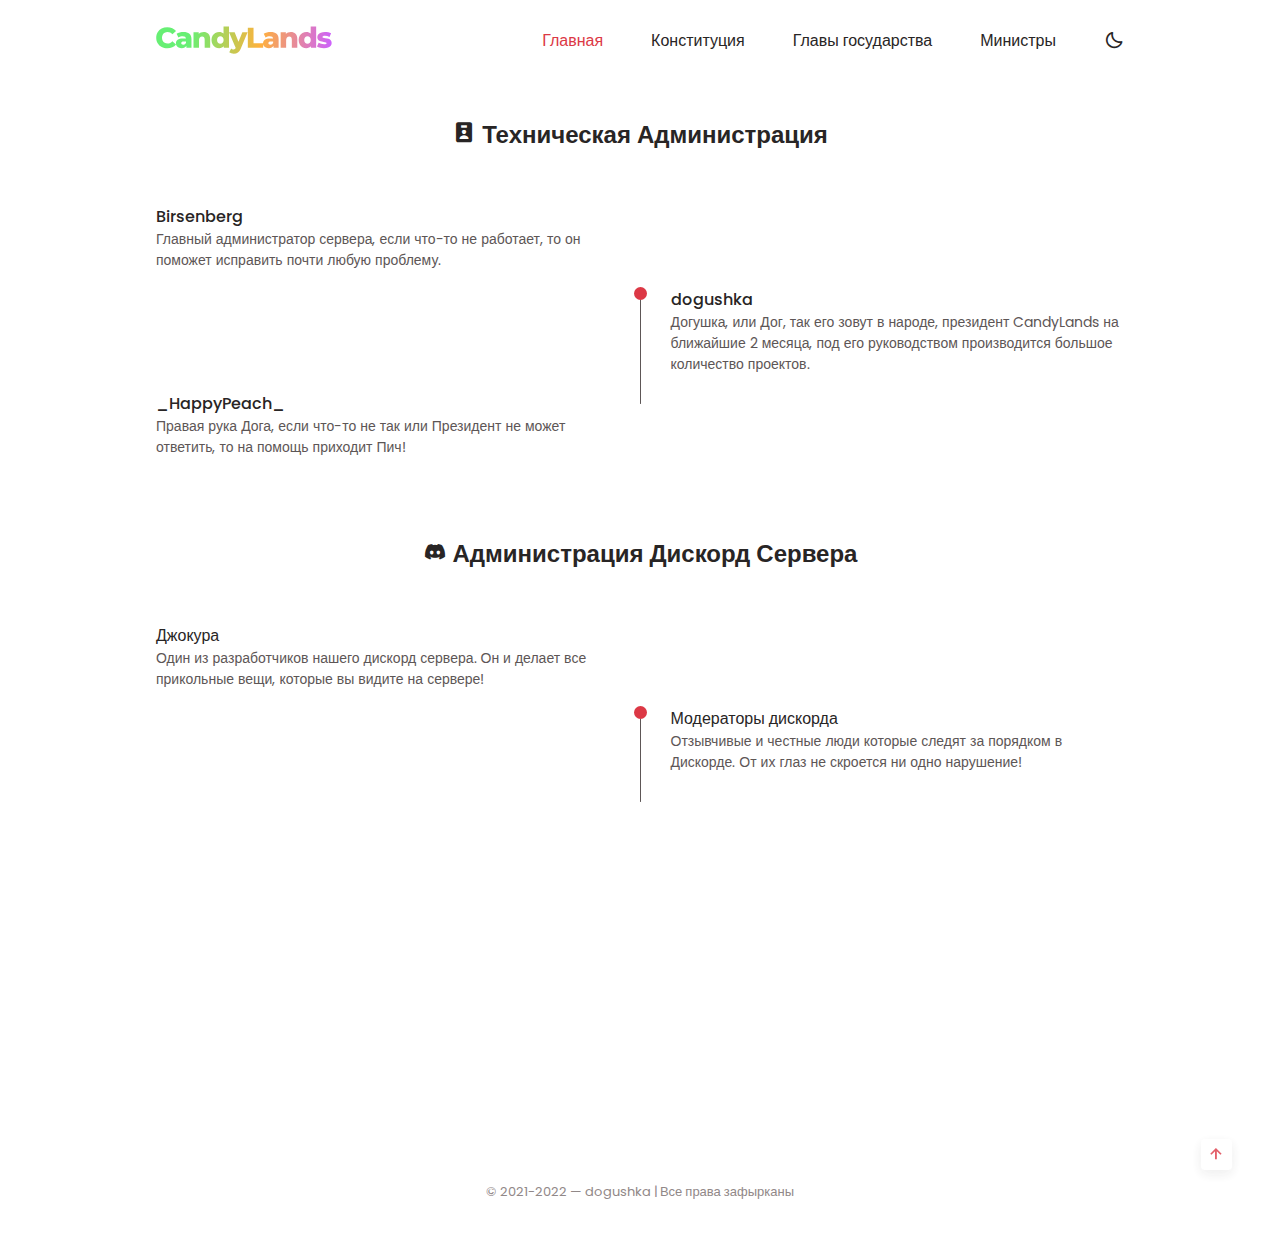
==== administration.html @ 54ce116f "Add files via upload" ====
<!DOCTYPE html>
    <html lang="en">
    <head>
        <meta charset="UTF-8">
        <meta name="viewport" content="width=device-width, initial-scale=1.0">

        <!--=============== FAVICON ===============-->
        <link rel="shortcut icon" href="assets/img/favicon.png" type="image/x-icon">

        <!--=============== BOXICONS ===============-->
        <link rel="stylesheet" href="https://unpkg.com/boxicons@latest/css/boxicons.min.css">

        <!--=============== SWIPER CSS ===============--> 
        <link rel="stylesheet" href="assets/css/swiper-bundle.min.css">

        <!--=============== CSS ===============-->
        <link rel="stylesheet" href="assets/css/styles.css">

        <title>Администрация</title>
    </head>
    <body>
        <!--==================== HEADER ====================-->
        <header class="header" id="header">
            <nav class="nav container">
                <a href="#" class="nav__logo">
                    <img src="assets/img/CandyLands_1 (1).svg" alt="" class="nav__logo-img"> 
                </a>

                <div class="nav__menu" id="nav-menu">
                    <ul class="nav__list">
                        <li class="nav__item">
                            <a href="index.html" class="nav__link active-link">Главная</a>
                        </li>
                        <li class="nav__item">
                            <a href="constitution.html" class="nav__link">Конституция</a>
                        </li>
                        <li class="nav__item">
                            <a href="guverment.html" class="nav__link">Главы государства</a>
                        </li>
                        <li class="nav__item">
                            <a href="ministers.html" class="nav__link">Министры</a>
                        </li>
                    </ul>

                    <div class="nav__close" id="nav-close">
                        <i class='bx bx-x' ></i>
                    </div>

                    <img src="assets/img/nav-light.png" alt="" class="nav__img">
                </div>
                <div class="nav__btns">
                    <!-- Theme change button -->
                    <i class='bx bx-moon change-theme' id="theme-button"></i>

                    <!-- Toggle button -->
                    <div class="nav__toggle" id="nav-toggle">
                        <i class='bx bx-grid-alt' ></i>
                    </div>
                </div>

            </nav>
        </header>

        <!--==================== MAIN ====================-->
        <main class="main">
            <section class="guver section">
                <span class="section__subtitle"><i class='bx bxs-user-badge'></i> Техническая Администрация</span>

                <div class="guver__container container">
                    <div class="guver__tabs">
                        <div class="guver__button button--flex guver__active" data-target='#education'>
                        </div>
                    </div>

                    <div class="guver__sections">
                        <!--КОНТЕНТ 1-->
                        <div class="guver__content guver__active"  data-content id="education">
                            <!--1-->
                            <div class="guver__data">
                                <div>
                                    <h3 class="guver__title">Министр по развитию</h3>
                                    <span class="guver__subtitle">Предлагает идеи по усовершенствованию и решению проблем, связанных с теми или иными министерствами, департаментами. Работает внутри администрации.</span>
                                    
                                </div>
                            </div>
                        </div>
                            <!--2-->
                            <div class="guver__data">
                                <div>
                                    <h3 class="guver__title">Birsenberg</h3>
                                    <span class="guver__subtitle">Главный администратор сервера, если что-то не работает, то он поможет исправить почти любую проблему.</span>
                                    
                                </div>
                            </div>
                            <div>
                                <span class="guver__line"></span>
                            </div>
                        </div>

                            <!--4-->
                            <div class="guver__data">
                                <div></div>

                                <div>
                                    <span class="guver__rounder"></span>
                                    <span class="guver__line"></span>
                                </div>

                                <div>
                                    <h3 class="guver__title">dogushka</h3>
                                    <span class="guver__subtitle">Догушка, или Дог, так его зовут в народе, президент CandyLands на ближайшие 2 месяца, под его руководством производится большое количество проектов.</span>
                                    
                                </div>
                            </div>
                            <!--2-->
                            <div class="guver__data">
                                <div>
                                    <h3 class="guver__title">_HappyPeach_</h3>
                                    <span class="guver__subtitle">Правая рука Дога, если что-то не так или Президент не может ответить, то на помощь приходит Пич!</span>
                                    
                                </div>
                            </div>
                            <div>
                    </div>
                </div>
<br>
<br>
                <span class="section__subtitle"><i class='bx bxl-discord-alt' ></i> Администрация Дискорд Сервера</span>

                <div class="guver__container container">
                    <div class="guver__tabs">
                        <div class="guver__button button--flex guver__active" data-target='#education'>
                        </div>
                    </div>

                    <div class="guver__sections">
                        <!--КОНТЕНТ 1-->
                        <div class="guver__content guver__active"  data-content id="education">
                            <!--1-->
                            <div class="guver__data">
                                <div>
                                    <h3 class="guver__title">Джокура</h3>
                                    <span class="guver__subtitle">Один из разработчиков нашего дискорд сервера. Он и делает все прикольные вещи, которые вы видите на сервере!</span>
                                    
                                </div>
                            </div>
                        </div>
                            <!--2-->
                            <div class="guver__data">
                                <div>
                                    <h3 class="guver__title">Джокура</h3>
                                    <span class="guver__subtitle">Один из разработчиков нашего дискорд сервера. Он и делает все прикольные вещи, которые вы видите на сервере!</span>
                                    
                                </div>
                            </div>
                            <div>
                                <span class="guver__line"></span>
                            </div>
                        </div>

                            <!--4-->
                            <div class="guver__data">
                                <div></div>

                                <div>
                                    <span class="guver__rounder"></span>
                                    <span class="guver__line"></span>
                                </div>

                                <div>
                                    <h3 class="guver__title">Модераторы дискорда</h3>
                                    <span class="guver__subtitle">Отзывчивые и честные люди которые следят за порядком в Дискорде. 
                                        От их глаз не скроется ни одно нарушение!</span>
                                    
                                </div>
                            </div>
                    </div>
                </div>
            </section>
            
        </main>

        <!--==================== FOOTER ====================-->
        <footer class="footer section">
            <div class="footer__container container grid">
                <div>
                    <a href="#" class="footer__logo">
                        <img src="assets/img/CandyLands_1 (1).svg" alt="" class="footer__logo-img"> 
                    </a>

                    <p class="footer__description">
                        В этот Новый Год <br> дарите много любви
                    </p>
                </div>

                <div>
                    <h3 class="footer__title">Документация</h3>

                    <ul class="footer__links">
                        <li>
                            <a href="#" class="footer__link">Паспорта</a>
                        </li>
                    </ul>
                </div>

                <div>
                    <h3 class="footer__title">ЕГР</h3>

                    <ul class="footer__links">
                        <li>
                            <a href="#" class="footer__link">Реестр земли</a>
                        </li>
                        <li>
                            <a href="#" class="footer__link">Паспортный реестр и т.д</a>
                        </li>
                        <li>
                            <a href="#" class="footer__link">ИП</a>
                        </li>
                    </ul>
                </div>

                <div>
                    <h3 class="footer__title">Разное</h3>

                    <ul class="footer__links">
                        <li>
                            <a href="administration.html" class="footer__link">Администрация</a>
                        </li>
                    </ul>
                </div>

                <img src="assets/img/footer1.png" alt="" class="footer__img1">
                <img src="assets/img/footer2.png" alt="" class="footer__img2">
            </div>

            <span class="footer__copy">&#169; 2021-2022 — dogushka | Все права зафырканы</span>
        </footer>

        <!--=============== SCROLL UP ===============-->
        <a href="#" class="scrollup" id="scroll-up"> 
            <i class='bx bx-up-arrow-alt scrollup__icon' ></i>
        </a>

        <!--=============== SCROLL REVEAL ===============-->
        <script src="assets/js/scrollreveal.min.js"></script>

        <!--=============== SWIPER JS ===============-->
        <script src="assets/js/swiper-bundle.min.js"></script>

        <!--=============== MAIN JS ===============-->
        <script src="assets/js/main.js"></script>
    </body>
</html>
---- assets/css/styles.css ----
/*=============== GOOGLE FONTS ===============*/
@import url("https://fonts.googleapis.com/css2?family=Poppins:wght@400;500;600&display=swap");

/*=============== VARIABLES CSS ===============*/
:root {
  --header-height: 3.5rem;

  /*========== Colors ==========*/
  /*Color mode HSL(hue, saturation, lightness)*/
  --first-color: hsl(355, 70%, 54%);
  --first-color-alt: hsl(355, 66%, 50%);
  --title-color: hsl(355, 4%, 15%);
  --text-color: hsl(355, 4%, 35%);
  --text-color-light: hsl(355, 4%, 55%);
  --body-color: #fff;
  --container-color: #fff;

  /*========== Font and typography ==========*/
  /*.5rem = 8px | 1rem = 16px ...*/
  --body-font: 'Poppins', sans-serif;

  --biggest-font-size: 1.5rem;
  --h1-font-size: 1.5rem;
  --h2-font-size: 1.25rem;
  --h3-font-size: 1rem;
  --normal-font-size: .938rem;
  --small-font-size: .813rem;
  --smaller-font-size: .75rem;

  /*========== Font weight ==========*/
  --font-medium: 500;
  --font-semi-bold: 600;

  /*========== Margenes Bottom ==========*/
  /*.5rem = 8px | 1rem = 16px ...*/
  --mb-0-25: .25rem;
  --mb-0-5: .5rem;
  --mb-1: 1rem;
  --mb-1-5: 1.5rem;
  --mb-2: 2rem;
  --mb-2-5: 2.5rem;

  /*========== z index ==========*/
  --z-tooltip: 10;
  --z-fixed: 100;
}

/* Responsive typography */
@media screen and (min-width: 968px) {
  :root {
    --biggest-font-size: 2.5rem;
    --h1-font-size: 2.25rem;
    --h2-font-size: 1.5rem;
    --h3-font-size: 1.25rem;
    --normal-font-size: 1rem;
    --small-font-size: .875rem;
    --smaller-font-size: .813rem;
  }
}

/*=============== BASE ===============*/
* {
  box-sizing: border-box;
  padding: 0;
  margin: 0;
}

html {
  scroll-behavior: smooth;
}

body,
button,
input {
  font-family: var(--body-font);
  font-size: var(--normal-font-size);
}

body {
  margin: var(--header-height) 0 0 0;
  background-color: var(--body-color);
  color: var(--text-color);
  transition: .4s; /*For animation dark mode*/
}

h1, h2, h3, h4 {
  color: var(--title-color);
  font-weight: var(--font-semi-bold);
}

ul {
  list-style: none;
}

a {
  text-decoration: none;
}

img {
  max-width: 100%;
  height: auto;
}

button {
  cursor: pointer;
  border: none;
  outline: none;
}

/*=============== THEME ===============*/
.nav__btns {
  display: flex;
  align-items: center;
  column-gap: 1rem;
}

.change-theme {
  color: var(--title-color);
  font-size: 1.25rem;
  cursor: pointer;
}

/*========== Variables Dark theme ==========*/
body.dark-theme {
  --title-color: hsl(355, 4%, 95%);
  --text-color: hsl(355, 4%, 75%);
  --body-color: hsl(355, 20%, 12%);
  --container-color: hsl(355, 16%, 16%);
}

/*========== 
    Color changes in some parts of 
    the website, in dark theme 
==========*/
.dark-theme .scroll-header,
.dark-theme .nav__menu {
  box-shadow: 0 2px 4px hsla(0, 0%, 4%, .3);
}

.dark-theme .message__container {
  background-color: var(--container-color);
}

.dark-theme .message__input {
  background-color: var(--body-color);
}

.dark-theme .message__button {
  background-color: var(--first-color);
}

.dark-theme .message__button:hover {
  background-color: var(--first-color-alt);
}

.dark-theme::-webkit-scrollbar {
  background: hsl(355, 8%, 30%);
}

/*=============== REUSABLE CSS CLASSES ===============*/
.container {
  max-width: 968px;
  margin-left: var(--mb-1-5);
  margin-right: var(--mb-1-5);
}

.grid {
  display: grid;
}

.main {
  overflow: hidden;
}

.section {
  padding: 4.5rem 0 1rem;
}

.section__title {
  font-size: var(--h2-font-size);
  margin-bottom: var(--mb-2-5);
  text-align: center;
  margin-block-end: 0.23em;
}

/*=============== HEADER ===============*/
.header {
  width: 100%;
  background-color: var(--body-color);
  position: fixed;
  top: 0;
  left: 0;
  z-index: var(--z-fixed);
  transition: .4s; /*For animation dark mode*/
}

/*=============== NAV ===============*/
.nav {
  height: var(--header-height);
  display: flex;
  justify-content: space-between;
  align-items: center;
}

.nav__logo, 
.nav__close, 
.nav__toggle {
  color: var(--title-color);
}

.nav__logo {
  display: flex;
  align-items: center;
  column-gap: .25rem;
  font-weight: var(--font-medium);
}

.nav__logo-img {
  width: 11rem;
}

.nav__toggle {
  display: inline-flex;
  font-size: 1.25rem;
  cursor: pointer;
}

@media screen and (max-width: 767px) {
  .nav__menu {
    position: fixed;
    background-color: var(--body-color);
    top: -100%;
    left: 0;
    width: 100%;
    padding: 4rem 0;
    border-radius: 0 0 1.5rem 1.5rem;
    box-shadow: 0 1px 4px hsla(0, 4%, 15%, .1);
    transition: .4s;
  }
}

.nav__img {
  width: 100px;
  position: absolute;
  top: 0;
  left: 0;
  transform: rotate(-15deg);
}

.nav__list {
  display: flex;
  flex-direction: column;
  align-items: center;
  row-gap: 1.5rem;
}

.nav__link {
  color: var(--title-color);
  font-weight: var(--font-medium);
  transition: .3s;
}

.nav__link:hover {
  color: var(--first-color);
}

.nav__close {
  font-size: 2rem;
  position: absolute;
  top: .5rem;
  right: 1rem;
  cursor: pointer;
}

/* Show menu */
.show-menu {
  top: 0;
}

/* Change background header */
.scroll-header {
  box-shadow: 0 1px 4px hsla(0, 4%, 15%, .1);
}

/* Active link */
.active-link {
  color: var(--first-color);
}

/*=============== HOME ===============*/
.home__container {
  padding-top: 1.5rem;
  row-gap: 1.5rem;
}

.home__img {
  width: 320px;
  justify-self: center;
}

.home__data {
  text-align: center;
}

.home__title {
  font-size: var(--biggest-font-size);
  line-height: 140%;
  margin-bottom: var(--mb-0-5);
}

.home__description {
  font-size: var(--small-font-size);
  padding: 0 2rem;
  margin-bottom: var(--mb-2-5);
}

/*=============== BUTTONS ===============*/
.button {
  display: inline-block;
  background-color: var(--first-color);
  color: #fff;
  padding: 1.15rem 2.75rem;
  font-weight: var(--font-medium);
  border-radius: 3rem;
  transition: .3s;
}

.button:hover {
  background-color: var(--first-color-alt);
}

/*=============== GIVING ===============*/
.giving__container {
  grid-template-columns: repeat(2, 1fr);
  gap: 2.5rem 1.5rem;
}

.giving__content {
  text-align: center;
}

.giving__img {
  width: 100px;
  transition: .3s;
}

.giving__title {
  font-size: var(--h3-font-size);
  margin-bottom: var(--mb-0-25);
}

.giving__description {
  font-size: var(--small-font-size);
}

.giving__img:hover {
  transform: translateY(-.25rem);
}

/*=============== CELEBRATE ===============*/
.celebrate__container {
  row-gap: 1rem;
}

.celebrate__data {
  text-align: center;
}

.celebrate__title {
  margin-bottom: var(--mb-1-5);
}

.celebrate__description {
  margin-bottom: var(--mb-2-5);
}

.cl__description{
  margin-bottom: var(--mb-0-25);
}

.celebrate__img {
  width: 280px;
  justify-self: center;
}

/*=============== GIFT ===============*/
.gift__container {
  grid-template-columns: repeat(2, 1fr);
  gap: 1.5rem;
}

.gift__card {
  display: grid;
  position: relative;
  background-color: var(--container-color);
  box-shadow: 0 4px 16px hsla(355, 25%, 15%, .1);
  padding: 1.5rem 1rem 1rem;
  border-radius: .75rem;
}

.gift__img {
  width: 100px;
  justify-self: center;
  margin-bottom: var(--mb-0-25);
  transition: .3s;
}

.gift__icon {
  font-size: 1.25rem;
  color: var(--first-color);
  position: absolute;
  top: 1rem;
  right: 1rem;
  cursor: pointer;
}

.gift__price {
  font-size: var(--h3-font-size);
}

.gift__title {
  font-size: var(--smaller-font-size);
  font-weight: var(--font-medium);
}

.gift__card:hover .gift__img {
  transform: translateY(-.25rem);
}

/*=============== NEW ===============*/
.new__card {
  position: relative;
  width: 230px;
  background-color: var(--container-color);
  box-shadow: 0 4px 16px hsla(355, 25%, 15%, .1);
  padding: 1rem 1rem 1.5rem;
  border-radius: .75rem;
  text-align: center;
  margin-bottom: 4rem;
  overflow: hidden;
}

.new__overlay {
  width: 250px;
  height: 250px;
  background-color: var(--first-color);
  border-radius: 50%;
  position: absolute;
  top: -5rem;
  left: -.65rem;
  z-index: 0;
}

.new__img {
  position: relative;
  width: 150px;
  margin-bottom: var(--mb-2);
  transition: .3s;
}

.new__price {
  font-size: var(--h2-font-size);
}

.new__title {
  font-weight: var(--font-medium);
}

.new__button {
  display: flex;
  padding: .5rem;
  border-radius: .25rem .25rem .75rem .25rem;
  position: absolute;
  right: 0;
  bottom: 0;
}

.new__icon {
  font-size: 1.25rem;
}

.new__card:hover .new__img {
  transform: translateY(-.5rem);
}

/*Class Swiper*/
.swiper-pagination-bullet {
  background-color: var(--text-color);
}

.swiper-pagination-bullet-active {
  background-color: var(--first-color);
}

/*=============== MESSAGE ===============*/
.message__container {
  row-gap: 3rem;
  background-color: var(--first-color);
  padding: 2.5rem 1.5rem 2.5rem;
  border-radius: 1.25rem;
}

.message__form {
  text-align: center;
}

.message__title {
  color: #fff;
  margin-bottom: var(--mb-1-5);
}

.message__input {
  width: 100%;
  background: #fff;
  color: var(--text-color);
  padding: 1rem 1.5rem;
  border-radius: 3rem;
  border: none;
  outline: none;
  margin-bottom: var(--mb-1);
}

.message__button {
  background-color: var(--title-color);
  width: 100%;
}

.message__button:hover {
  background-color: var(--title-color);
}

.message__img {
  width: 200px;
  justify-self: center;
  transform: rotate(15deg);
}

/*=============== FOOTER ===============*/
.footer {
  overflow: hidden;
}

.footer__container {
  position: relative;
  row-gap: 2rem;
}

.footer__logo {
  display: flex;
  align-items: center;
  column-gap: .25rem;
  color: var(--title-color);
  font-weight: var(--font-medium);
}

.footer__logo-img {
  width: 10rem;
}

.footer__description {
  font-size: var(--small-font-size);
}

.footer__logo, 
.footer__title {
  margin-bottom: var(--mb-1);
}

.footer__title {
  font-size: var(--h3-font-size);
}

.footer__links, 
.footer__aviables {
  display: flex;
  flex-direction: column;
  row-gap: .75rem;
}

.footer__link {
  color: var(--text-color);
  transition: .3s;
}

.footer__link:hover {
  color: var(--title-color);
}

.footer__aviable-img {
  width: 100px;
  cursor: pointer;
}

.footer__copy {
  display: block;
  margin: 1rem 0 1.2rem 0;
  text-align: center;
  font-size: var(--smaller-font-size);
  color: var(--text-color-light);
}

.footer__img1, 
.footer__img2 {
  position: absolute;
  width: 100px;
}

.footer__img1 {
  top: 25%;
  right: 2rem;
}

.footer__img2 {
  top: 75%;
  right: -4rem;
}

/*=============== SCROLL UP ===============*/
.scrollup {
  position: fixed;
  right: 1rem;
  bottom: -30%;
  background-color: var(--container-color);
  box-shadow: 0 4px 12px hsla(0, 0%, 20%, .1);
  display: inline-flex;
  padding: .35rem;
  border-radius: .25rem;
  z-index: var(--z-tooltip);
  opacity: .8;
  transition: .4s;
}

.scrollup:hover {
  opacity: 1;
}

.scrollup__icon {
  font-size: 1.25rem;
  color: var(--first-color);
}

/* Show Scroll Up*/
.show-scroll {
  bottom: 3rem;
}

/*=============== SCROLL BAR ===============*/
::-webkit-scrollbar {
  width: .6rem;
  background: hsl(355, 8%, 44%);
  border-radius: 1rem;
}

::-webkit-scrollbar-thumb {
  background: hsl(355, 32%, 17%);
  border-radius: 1rem;
}

/*=============== BREAKPOINTS ===============*/
/* For small devices */
@media screen and (max-width: 320px) {
  .container {
    margin-left: var(--mb-1);
    margin-right: var(--mb-1);
  }

  .giving__container {
    gap: 1rem;
  }

  .gift__container {
    grid-template-columns: 150px;
    justify-content: center;
  }
}

/* For medium devices */
@media screen and (min-width: 576px) {
  .home__description {
    padding: 0 8rem;
  }

  .giving__container {
    grid-template-columns: repeat(2, 142px);
    justify-content: center;
    gap: 2.5rem 3.5rem;
  }

  .celebrate__description {
    padding: 0 4rem;
  }

  .gift__container {
    grid-template-columns: repeat(2, 180px);
    justify-content: center;
    gap: 2rem;
  }

  .message__input,
  .message__button {
    width: 60%;
  }

  .footer__container {
    grid-template-columns: repeat(2, 1fr);
  }
}

@media screen and (min-width: 767px) {
  body {
    margin: 0;
  }
  .section {
    padding: 6.5rem 0 2rem;
  }

  .nav {
    height: calc(var(--header-height) + 1.5rem);
    column-gap: 3rem;
  }
  .nav__toggle, 
  .nav__close, 
  .nav__img {
    display: none;
  }
  .nav__menu {
    margin-left: auto;
  }
  .nav__list {
    flex-direction: row;
    column-gap: 3rem;
  }
  .dark-theme .nav__menu {
    box-shadow: none;
  }

  .home__container,
  .celebrate__container,
  .message__container {
    grid-template-columns: repeat(2, 1fr);
    align-items: center;
  }
  .home__container {
    padding-top: 8rem;
  }
  .home__data {
    text-align: initial;
  }
  .home__description {
    padding: 0;
  }

  .giving__container {
    grid-template-columns: repeat(3, 142px);
    column-gap: 5rem;
  }

  .celebrate__data, 
  .celebrate__title {
    text-align: initial;
  }
  .celebrate__description {
    padding: 0;
  }

  .gift__container {
    grid-template-columns: repeat(3, 200px);
    gap: 2.5rem;
  }

  .footer__container {
    grid-template-columns: repeat(3, 1fr);
  }
}

/* For large devices */
@media screen and (min-width: 992px) {
  .container {
    margin-left: auto;
    margin-right: auto;
  }

  .home__container {
    column-gap: 1rem;
  }
  .home__img {
    width: 500px;
  }
  .home__description {
    padding-right: 8rem;
  }

  .giving__container {
    column-gap: 8rem;
    padding-top: 2rem;
  }
  .giving__img {
    width: 120px;
  }

  .celebrate__img {
    width: 450px;
  }
  .celebrate__description {
    padding-right: 7rem;
  }

  .gift__container {
    padding-top: 2rem;
  }
  .gift__card {
    padding: 2rem 1.5rem 1.5rem;
  }
  .gift__img {
    width: 120px;
    margin-bottom: var(--mb-1);
  }
  .gift__title {
    font-size: var(--small-font-size);
  }

  .new__container {
    padding-top: 2rem;
  }
  .new__card {
    margin-bottom: 5rem;
  }
  .new__price {
    font-size: var(--h3-font-size);
  }

  .message__container {
    padding: 3.5rem 0;
    grid-template-columns: repeat(2, max-content);
    column-gap: 4rem;
    justify-content: center;
  }

  .message__form {
    text-align: initial;
  }
  .message__title {
    font-size: var(--h1-font-size);
  }
  .message__input {
    display: block;
    width: 280px;
  }
  .message__button {
    width: initial;
  }
  .message__img {
    width: 320px;
  }

  .footer__container {
    grid-template-columns: repeat(4, max-content);
    justify-content: space-between;
  }
  .footer__copy {
    margin-top: 7rem;
  }
  .footer__img1, 
  .footer__img2 {
    width: 120px;
  }
  .footer__img1 {
    top: 100%;
    left: 0;
  }
  .footer__img2 {
    top: 40%;
    right: -7rem;
  }
  
  .scrollup {
    right: 3rem;
  }
}

.progress{
  width: 100%;
  max-width: 260px;
  height: 6px;
  background: #e1e4e8;
  border-radius: 3px;
  overflow: hidden;
}
@media (max-width:560px)  {
  .progress   { 
   max-width: 320px; 
   margin:auto;
 }}
 @media (max-width:772px)  {
  .progress   { 
   margin:auto;
 }}
  
  .progress-bar{
    display: block;
    height: 100%;
    background: linear-gradient(90deg,#ffd33d,#ea4aaa 17%,#b34bff 34%,#01feff 51%,#ffd33d 68%,#ea4aaa 85%,#b34bff);
    background-size: 300% 100%;
    animation: progress-animation 2s linear infinite;
  }

@keyframes progress-animation{
    0% {
        background-position: 100%;   
    }
    100% {
        background-position: 0;
        }}

  .iw-modal {
    opacity: 0; /*изначально этот блок должен быть прозрачным*/ 
    background: rgba(0,0,0,0.5); /*задаём цвет фона*/
    pointer-events: none; /*делаем чтобы по элементу нельзя было кликнуть когда он прозрачный*/
    position: fixed; 
    top: 0;
    right: 0;
    bottom: 0;
    left: 0;
    z-index: 9999;
    transition: all 0.5s ease;
    margin: 0;
    padding: 0;
    }
    .iw-modal:target {
    opacity: 1; /*при клике блок становится видимым*/
    pointer-events: auto; /*теперь по блоку можно кликать мышкой*/
    overflow-y: auto; /*прокрутка по вертикли страницы*/
    }
    .iw-modal-wrapper {
    margin:auto; /*выравниваем модальное окно по центру по горизонтали*/
    margin-top:25vh; /*отступ сверху можно задавать в px, % или vh*/
    }
    /*CSS-свойства для блока, содержащего контент модального окна */ 
    .iw-CSS-modal-inner {
    position: relative;
    background-color: var(--body-color);
    border-radius: 20px; /*радиус скругления углов*/
    }
    /*CSS-свойства заголовка модального окна */
    .iw-modal-header {
    padding: 15px;/*внутренний отступ*/
    background-color: var(--body-color);
    position:relative;
    border-radius: 20px; /*радиус скругления углов*/
    }
    .iw-modal-title {
    font-size: 18px; /*размер шрифта*/
    color:var(--title-color);; /*цвет шрифта*/
    font-weight:bold; /*жирность шрифта*/
    line-height: 1.5; /*высота строки*/
    margin-top: 0;
    margin-bottom: 0;
    right:100px; /*отступ справа*/
    }
    /*CSS для кнопки закрытия*/
    .iw-close {
    position:absolute;
    top:10px; /*отступ сверху*/
    right:10px; /*отступ справа*/
    font-size: 24px; /*размер шрифта*/
    color: var(--title-color); /*цвет шрифта*/
    text-decoration: none;
    }
    .iw-close:hover, .iw-close:focus {
    color: var(--title-color); /*цвет шрифта при наведении*/
    cursor: pointer;
    }
    /*CSS для блока с текстом*/
    .iw-modal-text {
    padding: 15px 20px; /*внутренний отступ*/
    color: var(--title-color); /*цвет шрифта при наведении*/
    }
    /**MEDIA**/
    @media (min-width: 550px) {
    .iw-modal-wrapper {
    max-width: 500px;
    }
    }

.section__subtitle{
  display: block;
  font-size: 1.5em;
  margin-block-start: 0.53em;
  margin-block-end: 0.83em;
  margin-inline-start: 0px;
  margin-inline-end: 0px;
  font-weight: bold;
  text-align: center;
  color: var(--title-color);
  font-weight: var(--font-semi-bold);
}

.guver__tabs{
  display: flex;
  justify-content: space-evenly;
  margin-bottom: var(--mb-2);
}

.guver__button{
  font-size: var(--h3-font-size);
  font-weight: var(--font-medium);
  cursor: pointer;
}

.guver__button:hover{
  color: var(--first-color);
}

.guver__icon{
  font-size: 1.8rem;
  margin-right: var(--mb-0-25);
}

.guver__data{
  display: grid;
  grid-template-columns: 1fr max-content 1fr;
  column-gap: 1.5rem;
}

.guver__title{
  font-size: var(--normal-font-size);
  font-weight: var(--font-medium);
}

.guver__subtitle{
  display: inline-block;
  font-size: var(--small-font-size);
  margin-bottom: var(--mb-1);
}

.guver__rounder{
  display: block;
  width: 13px;
  height: 13px;
  background-color: var(--first-color);
  border-radius: 70%;
}

.guver__line{
  display: block;
  width: 1px;
  height: 100%;
  background-color: var(--text-color);
  transform: translate(6px, -0.1px);
}

.guver [data-content]{
  display: none;
}
.guver__active [data-content]{
  display: block;
}

.login-popup{
  position: fixed;
  left: 0;
  top: 0;
  width: 100%;
  height: 100%;
  z-index: 1099;
  visibility: hidden;
  opacity: 0;
  transition: all 1s ease;
}
.login-popup.show{
  visibility:visible;
  opacity: 1;
}
.login-popup .box{
  background-color:var(--body-color);
  width: 750px;
  position: absolute;
  left: 50%;
  top:50%;
  transform:translate(-50%,-50%);
  display: flex;
  flex-wrap: wrap;
  opacity: 0;
  margin-left: 50px;
  transition: all 1s ease;
  border-radius: 30px;
  box-shadow: 10px 20px 80px #000000;
}
.login-popup.show .box{
  opacity: 1;
  margin-left: 0;
}
.login-popup .box .img-area{
  flex:0 0 42%;
  max-width: 42%;
  position: relative;
  overflow: hidden;
  padding:30px;
  display: flex;
  align-items: center;
  justify-content: center;
}
.login-popup .box .img-area h1{
  font-size: 30px;
}
.login-popup .box .img-area .img{
  position: absolute;
  left:0;
  top:0;
  width: 100%;
  height: 100%;
  background-size: cover;
  background-position: center;
  animation: zoomInOut 7s linear infinite;
  z-index: -1;

}
@keyframes zoomInOut{
  0%,100%{
      transform: scale(1);
  }
  50%{
      transform: scale(1.1);
  }
}
.login-popup .box .form{
  flex:0 0 50%;
  max-width: 50%;
  padding:40px 30px;
}

.login-popup .box .form h1{
  color: var(--text-color);
  font-size: 30px;
  margin:0 0 30px;
}
.login-popup .box .form .form-control{
  height: 45px;
  margin-bottom: 30px;
  width: 100%;
  border:none;
  border-bottom:1px solid black;
  font-size: 15px;
  color:#000000;
}
.login-popup .box .form .form-control:focus{
  outline: none;
}
.login-popup .box .form label{
  font-size: 15px;
  color:black;
}

.login-popup .box .form .btn:focus{
  outline: none;
}

.login-popup .box .form .close{
  position: absolute;
  right: 10px;
  top:0px;
  font-size: 30px;
  cursor: pointer;
  color: var(--text-color);
}

.title__blog{
  color: var(--text-color);
}

/*responsive*/
@media(max-width: 767px){
  .login-popup .box{
      width: calc(100% - 30px);
  }
  .login-popup .box .img-area{
      display: none;
  }
  .login-popup .box .form{
      flex: 0 0 100%;
      max-width: 100%;
  }
}
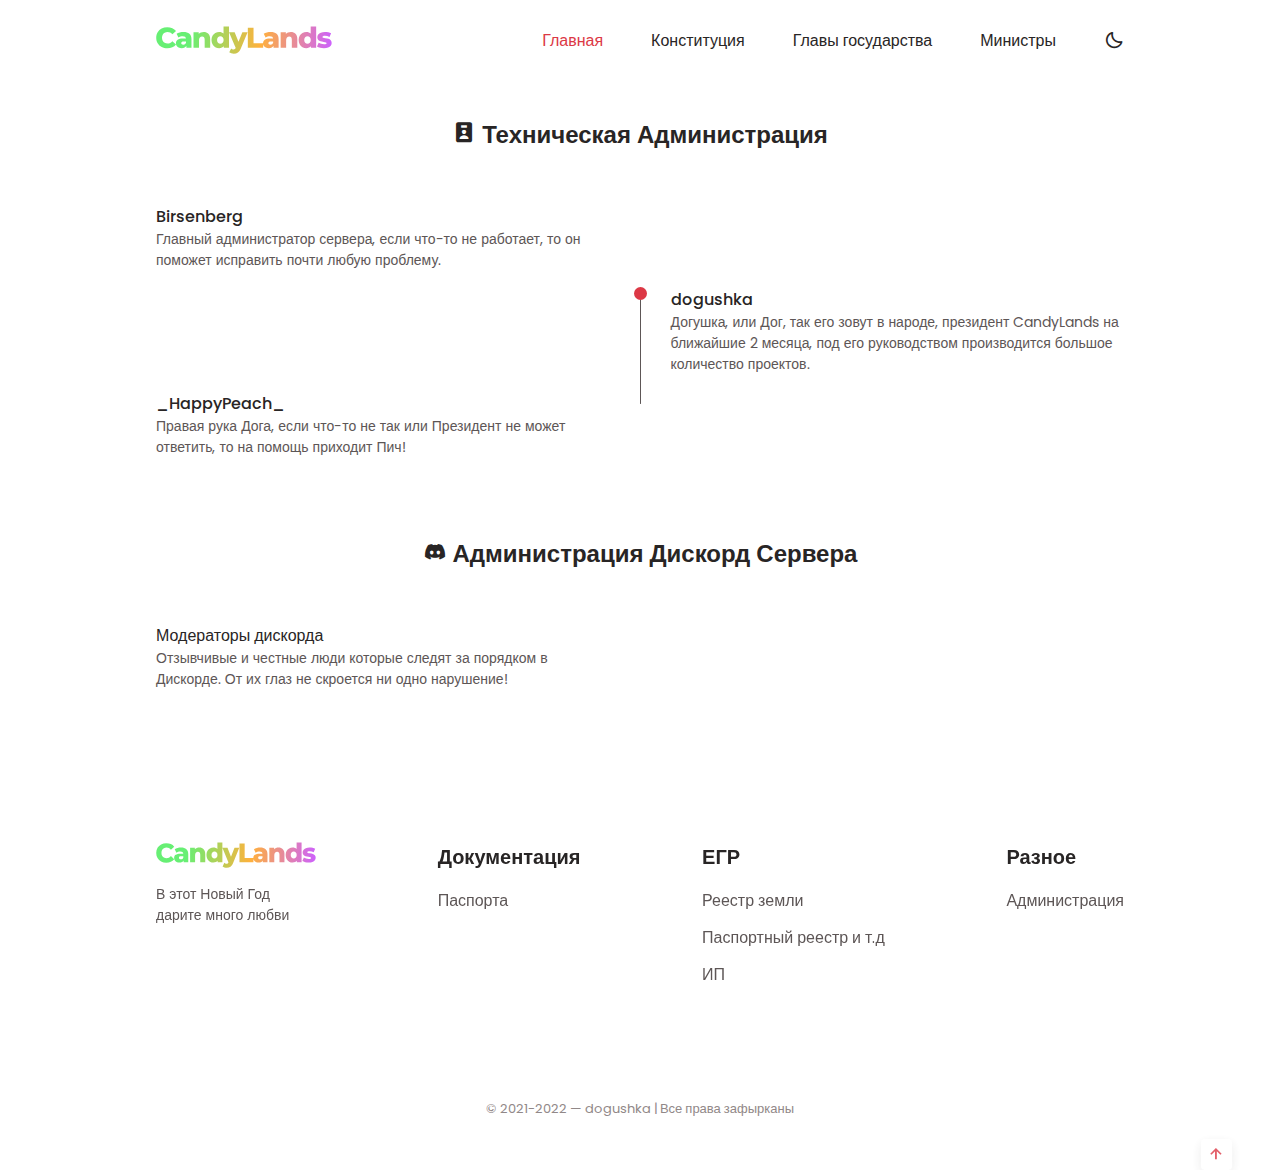
==== commit a496b4bf: "Update administration.html" ====
--- a/administration.html
+++ b/administration.html
@@ -1,5 +1,5 @@
 <!DOCTYPE html>
-    <html lang="en">
+    <html lang="ru">
     <head>
         <meta charset="UTF-8">
         <meta name="viewport" content="width=device-width, initial-scale=1.0">
@@ -139,41 +139,24 @@
                             <!--1-->
                             <div class="guver__data">
                                 <div>
-                                    <h3 class="guver__title">Джокура</h3>
-                                    <span class="guver__subtitle">Один из разработчиков нашего дискорд сервера. Он и делает все прикольные вещи, которые вы видите на сервере!</span>
-                                    
-                                </div>
-                            </div>
-                        </div>
-                            <!--2-->
-                            <div class="guver__data">
-                                <div>
-                                    <h3 class="guver__title">Джокура</h3>
-                                    <span class="guver__subtitle">Один из разработчиков нашего дискорд сервера. Он и делает все прикольные вещи, которые вы видите на сервере!</span>
-                                    
-                                </div>
-                            </div>
-                            <div>
-                                <span class="guver__line"></span>
-                            </div>
-                        </div>
-
-                            <!--4-->
-                            <div class="guver__data">
-                                <div></div>
-
-                                <div>
-                                    <span class="guver__rounder"></span>
-                                    <span class="guver__line"></span>
-                                </div>
-
-                                <div>
                                     <h3 class="guver__title">Модераторы дискорда</h3>
                                     <span class="guver__subtitle">Отзывчивые и честные люди которые следят за порядком в Дискорде. 
                                         От их глаз не скроется ни одно нарушение!</span>
-                                    
-                                </div>
-                            </div>
+                                </div>
+                            </div>
+                        </div>
+                            <!--2-->
+                            <div class="guver__data">
+                                <div>
+                                    <h3 class="guver__title">Модераторы дискорда</h3>
+                                    <span class="guver__subtitle">Отзывчивые и честные люди которые следят за порядком в Дискорде. 
+                                        От их глаз не скроется ни одно нарушение!</span>
+                                </div>
+                            </div>
+                            <div>
+                                <span class="guver__line"></span>
+                            </div>
+                        </div>
                     </div>
                 </div>
             </section>
@@ -250,4 +233,4 @@
         <!--=============== MAIN JS ===============-->
         <script src="assets/js/main.js"></script>
     </body>
-</html>+</html>
